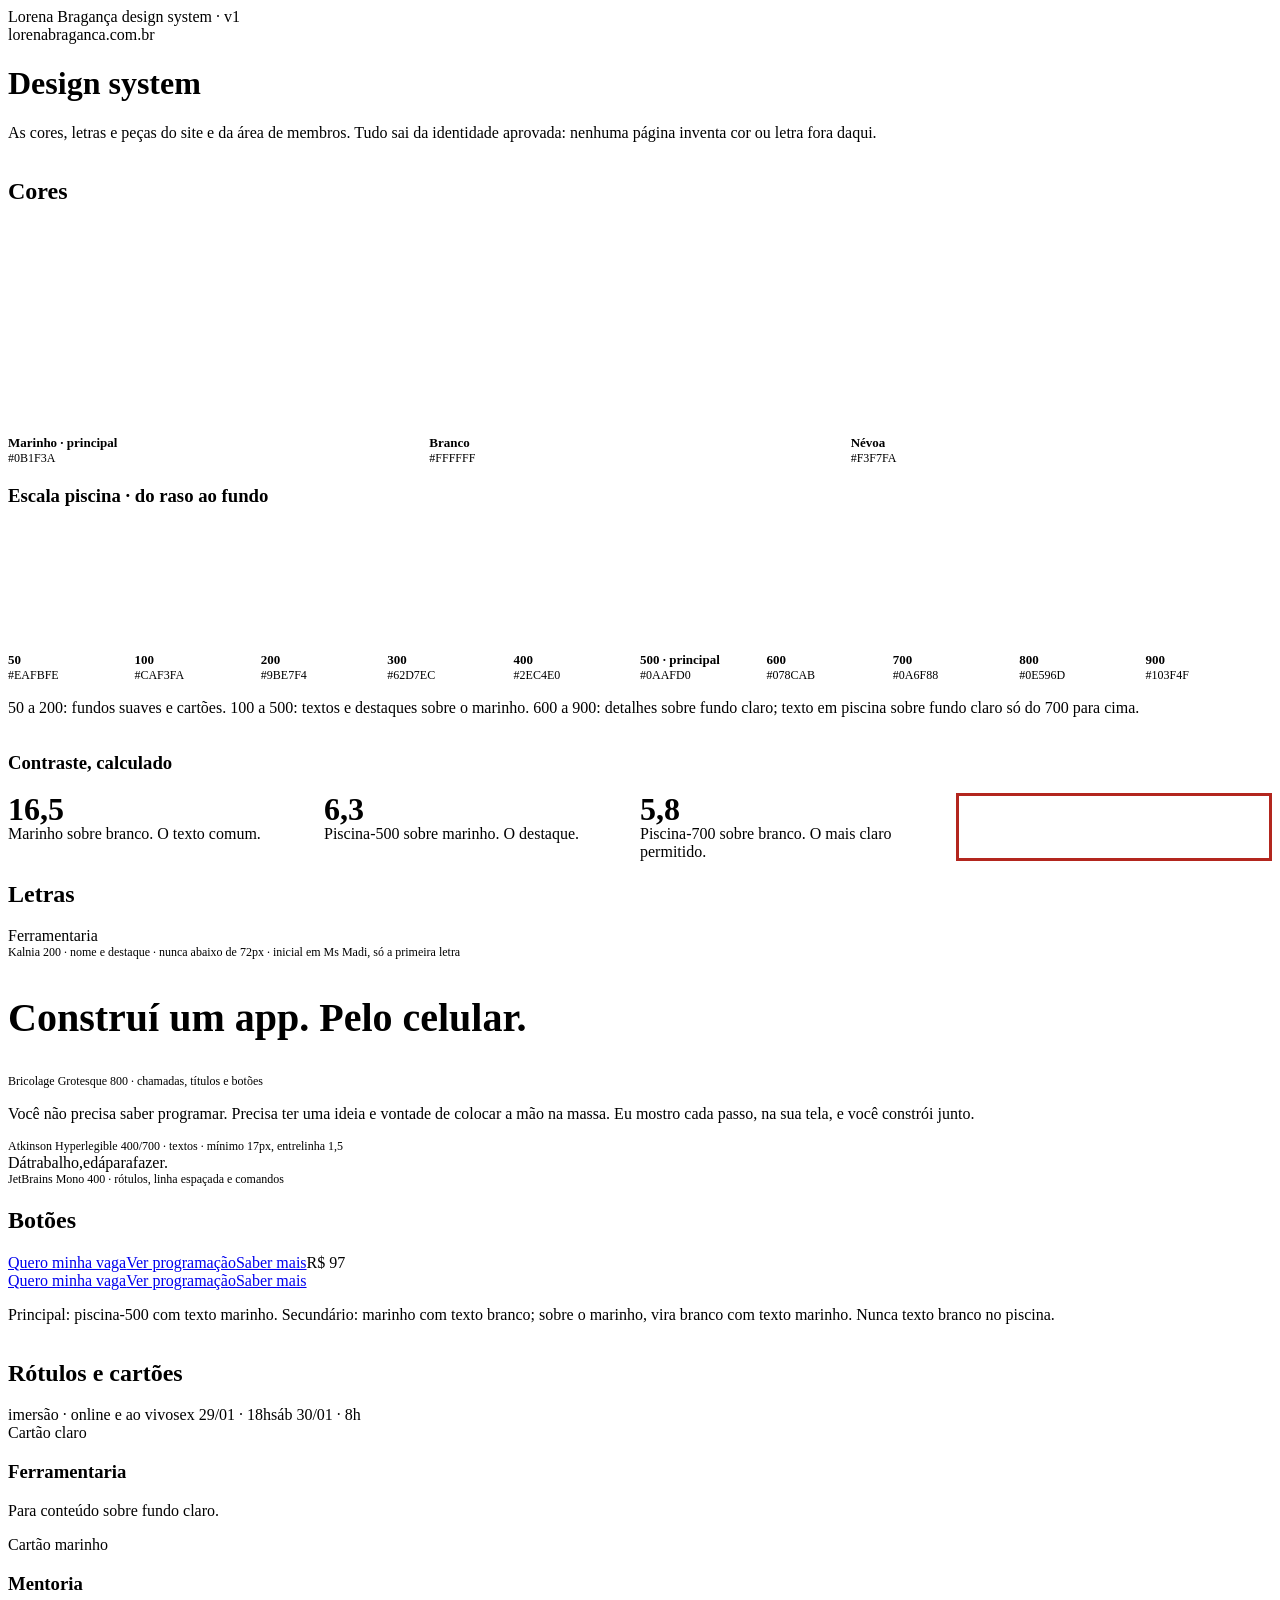
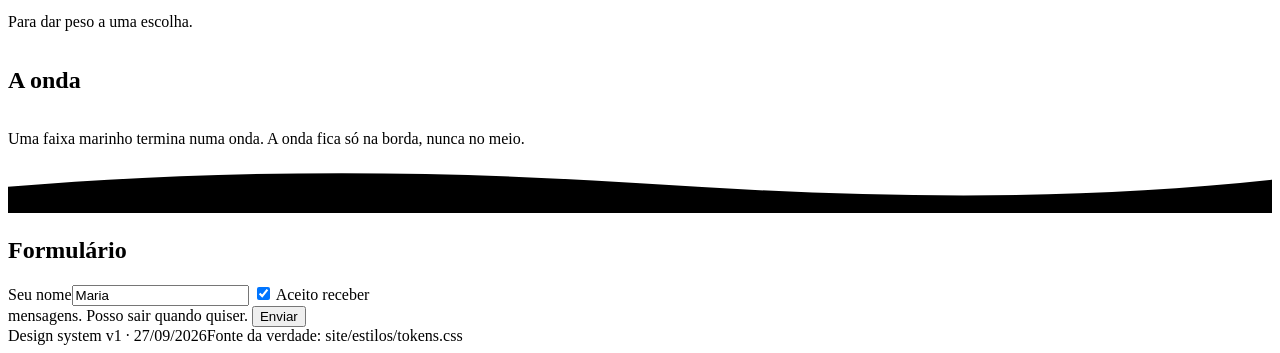
==== site/design-system.html @ b95fc9d3 "Site: design system v1 e primeira versão da página inicial Cores, letras e peças da identidade aprov" ====
<!doctype html>
<html lang="pt-BR">
<head>
<meta charset="utf-8">
<meta name="viewport" content="width=device-width, initial-scale=1, viewport-fit=cover">
<title>Design System Lorena Bragança</title>
<meta name="robots" content="noindex">
<link rel="preconnect" href="https://fonts.googleapis.com">
<link rel="preconnect" href="https://fonts.gstatic.com" crossorigin>
<link rel="stylesheet" href="https://fonts.googleapis.com/css2?family=Atkinson+Hyperlegible:wght@400;700&family=Bricolage+Grotesque:opsz,wght@12..96,800&family=JetBrains+Mono:wght@400&family=Kalnia:wght@200&family=Ms+Madi&display=swap">
<link rel="stylesheet" href="/estilos/tokens.css">
<link rel="stylesheet" href="/estilos/componentes.css">
<style>
.ds-cab{padding-block:var(--e-7) var(--e-6)}
.ds-bloco{display:flex;flex-direction:column;gap:var(--e-5);padding-block:var(--e-7);border-top:1px solid var(--linha)}
.escala{display:grid;grid-template-columns:repeat(5,minmax(0,1fr));gap:var(--e-2)}
@media (min-width:800px){.escala{grid-template-columns:repeat(10,minmax(0,1fr))}}
.amostra{display:flex;flex-direction:column;gap:var(--e-1);font-family:var(--letra-mono);font-size:12px;min-width:0}
.amostra i{display:block;aspect-ratio:1;border-radius:var(--canto-m);border:1px solid var(--linha)}
.amostra b{font-family:var(--letra-texto);font-size:13px}
.base{display:grid;grid-template-columns:repeat(3,minmax(0,1fr));gap:var(--e-3)}
.base .amostra i{aspect-ratio:2/1}
.contrastes{display:grid;gap:var(--e-3)}
@media (min-width:800px){.contrastes{grid-template-columns:repeat(4,1fr)}}
.contraste{border-radius:var(--canto-m);padding:var(--e-4);display:flex;flex-direction:column;gap:var(--e-2);border:1px solid var(--linha)}
.contraste strong{font-family:var(--letra-chamada);font-size:2rem;line-height:1}
.contraste.proibido{outline:3px solid #B3261E;outline-offset:-3px}
.tipos{display:grid;gap:var(--e-5)}
.tipo{display:grid;gap:var(--e-2);padding-bottom:var(--e-5);border-bottom:1px solid var(--linha)}
.tipo small{font-family:var(--letra-mono);font-size:12px;color:var(--texto-2)}
.vitrine{display:flex;flex-wrap:wrap;gap:var(--e-3);align-items:center;padding:var(--e-5);border-radius:var(--canto-g)}
.vitrine--clara{background:var(--nevoa)}
.vitrine--marinho{background:var(--marinho)}
.proibido-botao{background:var(--piscina-500);color:#fff}
</style>
</head>
<body>
<header class="cabecalho">
  <div class="conteudo">
    <span class="marca"><span class="inicial">L</span>orena Bragança</span>
    <span class="rotulo" style="color:var(--piscina-200)">design system · v1</span>
  </div>
</header>
<main class="conteudo">
  <div class="ds-cab pilha">
    <span class="rotulo">lorenabraganca.com.br</span>
    <h1>Design system</h1>
    <p class="texto-2">As cores, letras e peças do site e da área de membros. Tudo sai da identidade aprovada: nenhuma página inventa cor ou letra fora daqui.</p>
  </div>

  <section class="ds-bloco" aria-labelledby="t-cores">
    <h2 id="t-cores">Cores</h2>
    <div class="base">
      <div class="amostra"><i style="background:var(--marinho)"></i><b>Marinho · principal</b>#0B1F3A</div>
      <div class="amostra"><i style="background:var(--branco)"></i><b>Branco</b>#FFFFFF</div>
      <div class="amostra"><i style="background:var(--nevoa)"></i><b>Névoa</b>#F3F7FA</div>
    </div>
    <h3>Escala piscina · do raso ao fundo</h3>
    <div class="escala">
      <div class="amostra"><i style="background:var(--piscina-50)"></i><b>50</b>#EAFBFE</div>
      <div class="amostra"><i style="background:var(--piscina-100)"></i><b>100</b>#CAF3FA</div>
      <div class="amostra"><i style="background:var(--piscina-200)"></i><b>200</b>#9BE7F4</div>
      <div class="amostra"><i style="background:var(--piscina-300)"></i><b>300</b>#62D7EC</div>
      <div class="amostra"><i style="background:var(--piscina-400)"></i><b>400</b>#2EC4E0</div>
      <div class="amostra"><i style="background:var(--piscina-500)"></i><b>500 · principal</b>#0AAFD0</div>
      <div class="amostra"><i style="background:var(--piscina-600)"></i><b>600</b>#078CAB</div>
      <div class="amostra"><i style="background:var(--piscina-700)"></i><b>700</b>#0A6F88</div>
      <div class="amostra"><i style="background:var(--piscina-800)"></i><b>800</b>#0E596D</div>
      <div class="amostra"><i style="background:var(--piscina-900)"></i><b>900</b>#103F4F</div>
    </div>
    <p class="texto-2">50 a 200: fundos suaves e cartões. 100 a 500: textos e destaques sobre o marinho. 600 a 900: detalhes sobre fundo claro; texto em piscina sobre fundo claro só do 700 para cima.</p>
    <h3>Contraste, calculado</h3>
    <div class="contrastes">
      <div class="contraste" style="background:var(--branco);color:var(--marinho)"><strong>16,5</strong>Marinho sobre branco. O texto comum.</div>
      <div class="contraste" style="background:var(--marinho);color:var(--piscina-500)"><strong>6,3</strong>Piscina-500 sobre marinho. O destaque.</div>
      <div class="contraste" style="background:var(--branco);color:var(--piscina-700)"><strong>5,8</strong>Piscina-700 sobre branco. O mais claro permitido.</div>
      <div class="contraste proibido" style="background:var(--piscina-500);color:#fff"><strong>2,6</strong>Branco sobre piscina-500. Proibido: não se lê.</div>
    </div>
  </section>

  <section class="ds-bloco" aria-labelledby="t-letras">
    <h2 id="t-letras">Letras</h2>
    <div class="tipos">
      <div class="tipo"><span class="nome"><span class="inicial">F</span>erramentaria</span><small>Kalnia 200 · nome e destaque · nunca abaixo de 72px · inicial em Ms Madi, só a primeira letra</small></div>
      <div class="tipo"><h2 style="font-size:2.5rem">Construí um app. Pelo celular.</h2><small>Bricolage Grotesque 800 · chamadas, títulos e botões</small></div>
      <div class="tipo"><p>Você não precisa saber programar. Precisa ter uma ideia e vontade de colocar a mão na massa. Eu mostro cada passo, na sua tela, e você constrói junto.</p><small>Atkinson Hyperlegible 400/700 · textos · mínimo 17px, entrelinha 1,5</small></div>
      <div class="tipo"><div class="linha-espacada"><span>Dá</span><span>trabalho,</span><span>e</span><span>dá</span><span>para</span><span>fazer.</span></div><small>JetBrains Mono 400 · rótulos, linha espaçada e comandos</small></div>
    </div>
  </section>

  <section class="ds-bloco" aria-labelledby="t-botoes">
    <h2 id="t-botoes">Botões</h2>
    <div class="vitrine vitrine--clara">
      <a class="botao botao--principal" href="#t-botoes">Quero minha vaga</a>
      <a class="botao botao--secundario" href="#t-botoes">Ver programação</a>
      <a class="botao botao--texto" href="#t-botoes">Saber mais</a>
      <span class="preco">R$ 97</span>
    </div>
    <div class="vitrine vitrine--marinho secao--marinho">
      <a class="botao botao--principal" href="#t-botoes">Quero minha vaga</a>
      <a class="botao botao--secundario" href="#t-botoes">Ver programação</a>
      <a class="botao botao--texto" href="#t-botoes">Saber mais</a>
    </div>
    <p class="texto-2">Principal: piscina-500 com texto marinho. Secundário: marinho com texto branco; sobre o marinho, vira branco com texto marinho. Nunca texto branco no piscina.</p>
  </section>

  <section class="ds-bloco" aria-labelledby="t-rotulos">
    <h2 id="t-rotulos">Rótulos e cartões</h2>
    <div class="vitrine vitrine--clara">
      <span class="rotulo">imersão · online e ao vivo</span>
      <span class="chip">sex 29/01 · 18h</span>
      <span class="chip">sáb 30/01 · 8h</span>
    </div>
    <div class="grade-2">
      <div class="cartao"><span class="rotulo">Cartão claro</span><h3>Ferramentaria</h3><p class="texto-2">Para conteúdo sobre fundo claro.</p></div>
      <div class="cartao cartao--marinho"><span class="rotulo">Cartão marinho</span><h3>Mentoria</h3><p class="texto-2">Para dar peso a uma escolha.</p></div>
    </div>
  </section>

  <section class="ds-bloco" aria-labelledby="t-onda">
    <h2 id="t-onda">A onda</h2>
    <div class="secao--marinho" style="border-radius:var(--canto-g);overflow:hidden">
      <div style="padding:var(--e-6)"><p>Uma faixa marinho termina numa onda. A onda fica só na borda, nunca no meio.</p></div>
      <svg class="onda" viewBox="0 0 1440 56" preserveAspectRatio="none" aria-hidden="true">
        <path class="fundo" d="M0 26 C 240 6 480 6 720 22 S 1200 44 1440 18 V56 H0 Z"/>
        <path class="frente" d="M0 38 C 260 20 520 22 760 34 S 1220 52 1440 32 V56 H0 Z"/>
      </svg>
    </div>
  </section>

  <section class="ds-bloco" aria-labelledby="t-form">
    <h2 id="t-form">Formulário</h2>
    <form class="pilha" style="max-width:420px" onsubmit="event.preventDefault()">
      <label class="campo" for="ds-nome">Seu nome<input id="ds-nome" type="text" value="Maria"></label>
      <label class="consentimento" for="ds-ok"><input id="ds-ok" type="checkbox" checked> Aceito receber mensagens. Posso sair quando quiser.</label>
      <button class="botao botao--principal" type="submit">Enviar</button>
    </form>
  </section>
</main>
<footer class="rodape"><div class="conteudo"><span>Design system v1 · 27/09/2026</span><span>Fonte da verdade: site/estilos/tokens.css</span></div></footer>
</body>
</html>
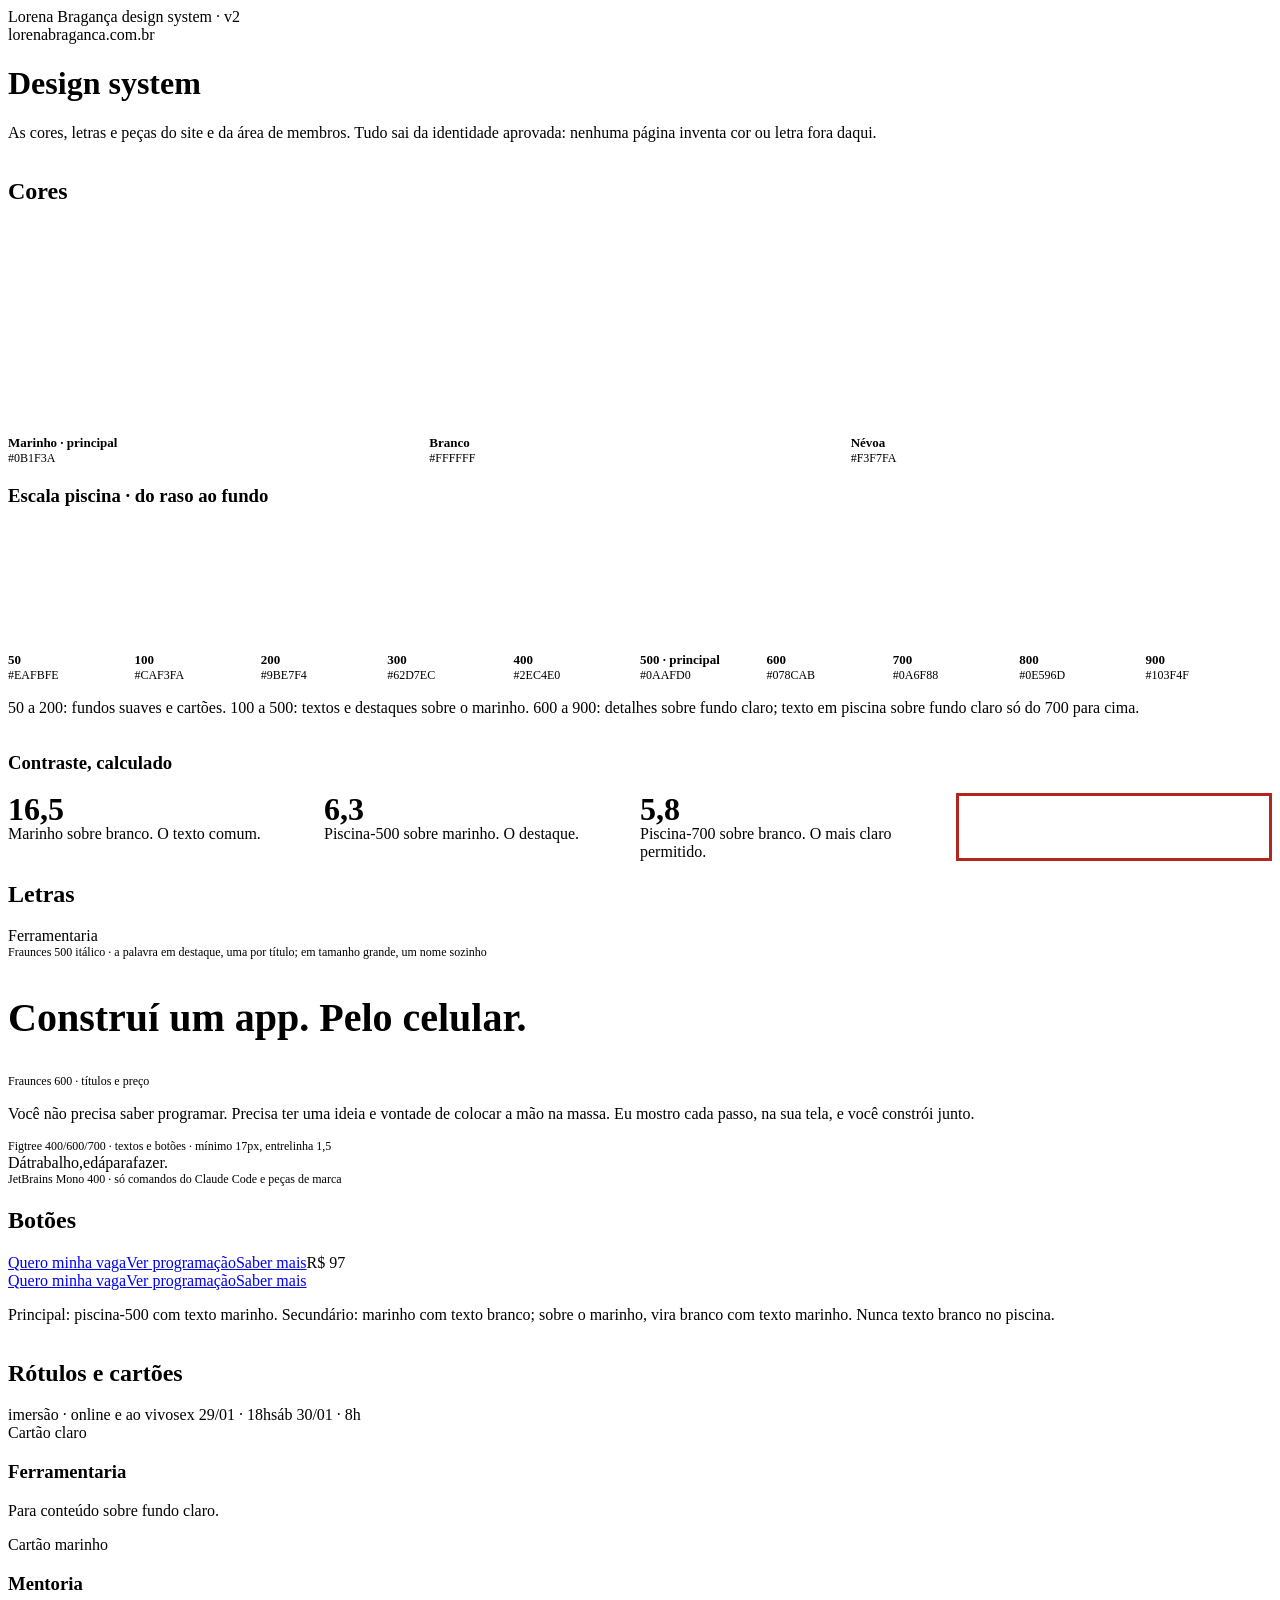
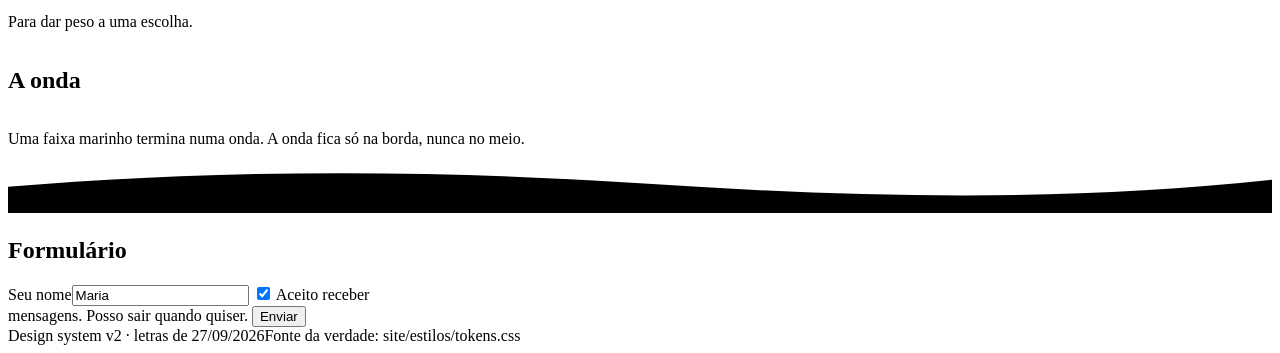
==== commit 7786f29b: "Letras: Fraunces e Figtree no site e no design system Escolha dela entre cinco opções. Saem Bricolag" ====
--- a/site/design-system.html
+++ b/site/design-system.html
@@ -7,7 +7,7 @@
 <meta name="robots" content="noindex">
 <link rel="preconnect" href="https://fonts.googleapis.com">
 <link rel="preconnect" href="https://fonts.gstatic.com" crossorigin>
-<link rel="stylesheet" href="https://fonts.googleapis.com/css2?family=Atkinson+Hyperlegible:wght@400;700&family=Bricolage+Grotesque:opsz,wght@12..96,800&family=JetBrains+Mono:wght@400&family=Kalnia:wght@200&family=Ms+Madi&display=swap">
+<link rel="stylesheet" href="https://fonts.googleapis.com/css2?family=Figtree:wght@400;600;700&family=Fraunces:ital,opsz,wght@0,9..144,600;1,9..144,500&family=JetBrains+Mono:wght@400&display=swap">
 <link rel="stylesheet" href="/estilos/tokens.css">
 <link rel="stylesheet" href="/estilos/componentes.css">
 <style>
@@ -37,8 +37,8 @@
 <body>
 <header class="cabecalho">
   <div class="conteudo">
-    <span class="marca"><span class="inicial">L</span>orena Bragança</span>
-    <span class="rotulo" style="color:var(--piscina-200)">design system · v1</span>
+    <span class="marca">Lorena Bragança</span>
+    <span class="rotulo" style="color:var(--piscina-200)">design system · v2</span>
   </div>
 </header>
 <main class="conteudo">
@@ -81,10 +81,10 @@
   <section class="ds-bloco" aria-labelledby="t-letras">
     <h2 id="t-letras">Letras</h2>
     <div class="tipos">
-      <div class="tipo"><span class="nome"><span class="inicial">F</span>erramentaria</span><small>Kalnia 200 · nome e destaque · nunca abaixo de 72px · inicial em Ms Madi, só a primeira letra</small></div>
-      <div class="tipo"><h2 style="font-size:2.5rem">Construí um app. Pelo celular.</h2><small>Bricolage Grotesque 800 · chamadas, títulos e botões</small></div>
-      <div class="tipo"><p>Você não precisa saber programar. Precisa ter uma ideia e vontade de colocar a mão na massa. Eu mostro cada passo, na sua tela, e você constrói junto.</p><small>Atkinson Hyperlegible 400/700 · textos · mínimo 17px, entrelinha 1,5</small></div>
-      <div class="tipo"><div class="linha-espacada"><span>Dá</span><span>trabalho,</span><span>e</span><span>dá</span><span>para</span><span>fazer.</span></div><small>JetBrains Mono 400 · rótulos, linha espaçada e comandos</small></div>
+      <div class="tipo"><span class="nome" style="color:var(--destaque-claro)">Ferramentaria</span><small>Fraunces 500 itálico · a palavra em destaque, uma por título; em tamanho grande, um nome sozinho</small></div>
+      <div class="tipo"><h2 style="font-size:2.5rem">Construí um app. Pelo celular.</h2><small>Fraunces 600 · títulos e preço</small></div>
+      <div class="tipo"><p>Você não precisa saber programar. Precisa ter uma ideia e vontade de colocar a mão na massa. Eu mostro cada passo, na sua tela, e você constrói junto.</p><small>Figtree 400/600/700 · textos e botões · mínimo 17px, entrelinha 1,5</small></div>
+      <div class="tipo"><div class="linha-espacada"><span>Dá</span><span>trabalho,</span><span>e</span><span>dá</span><span>para</span><span>fazer.</span></div><small>JetBrains Mono 400 · só comandos do Claude Code e peças de marca</small></div>
     </div>
   </section>
 
@@ -137,6 +137,6 @@
     </form>
   </section>
 </main>
-<footer class="rodape"><div class="conteudo"><span>Design system v1 · 27/09/2026</span><span>Fonte da verdade: site/estilos/tokens.css</span></div></footer>
+<footer class="rodape"><div class="conteudo"><span>Design system v2 · letras de 27/09/2026</span><span>Fonte da verdade: site/estilos/tokens.css</span></div></footer>
 </body>
 </html>
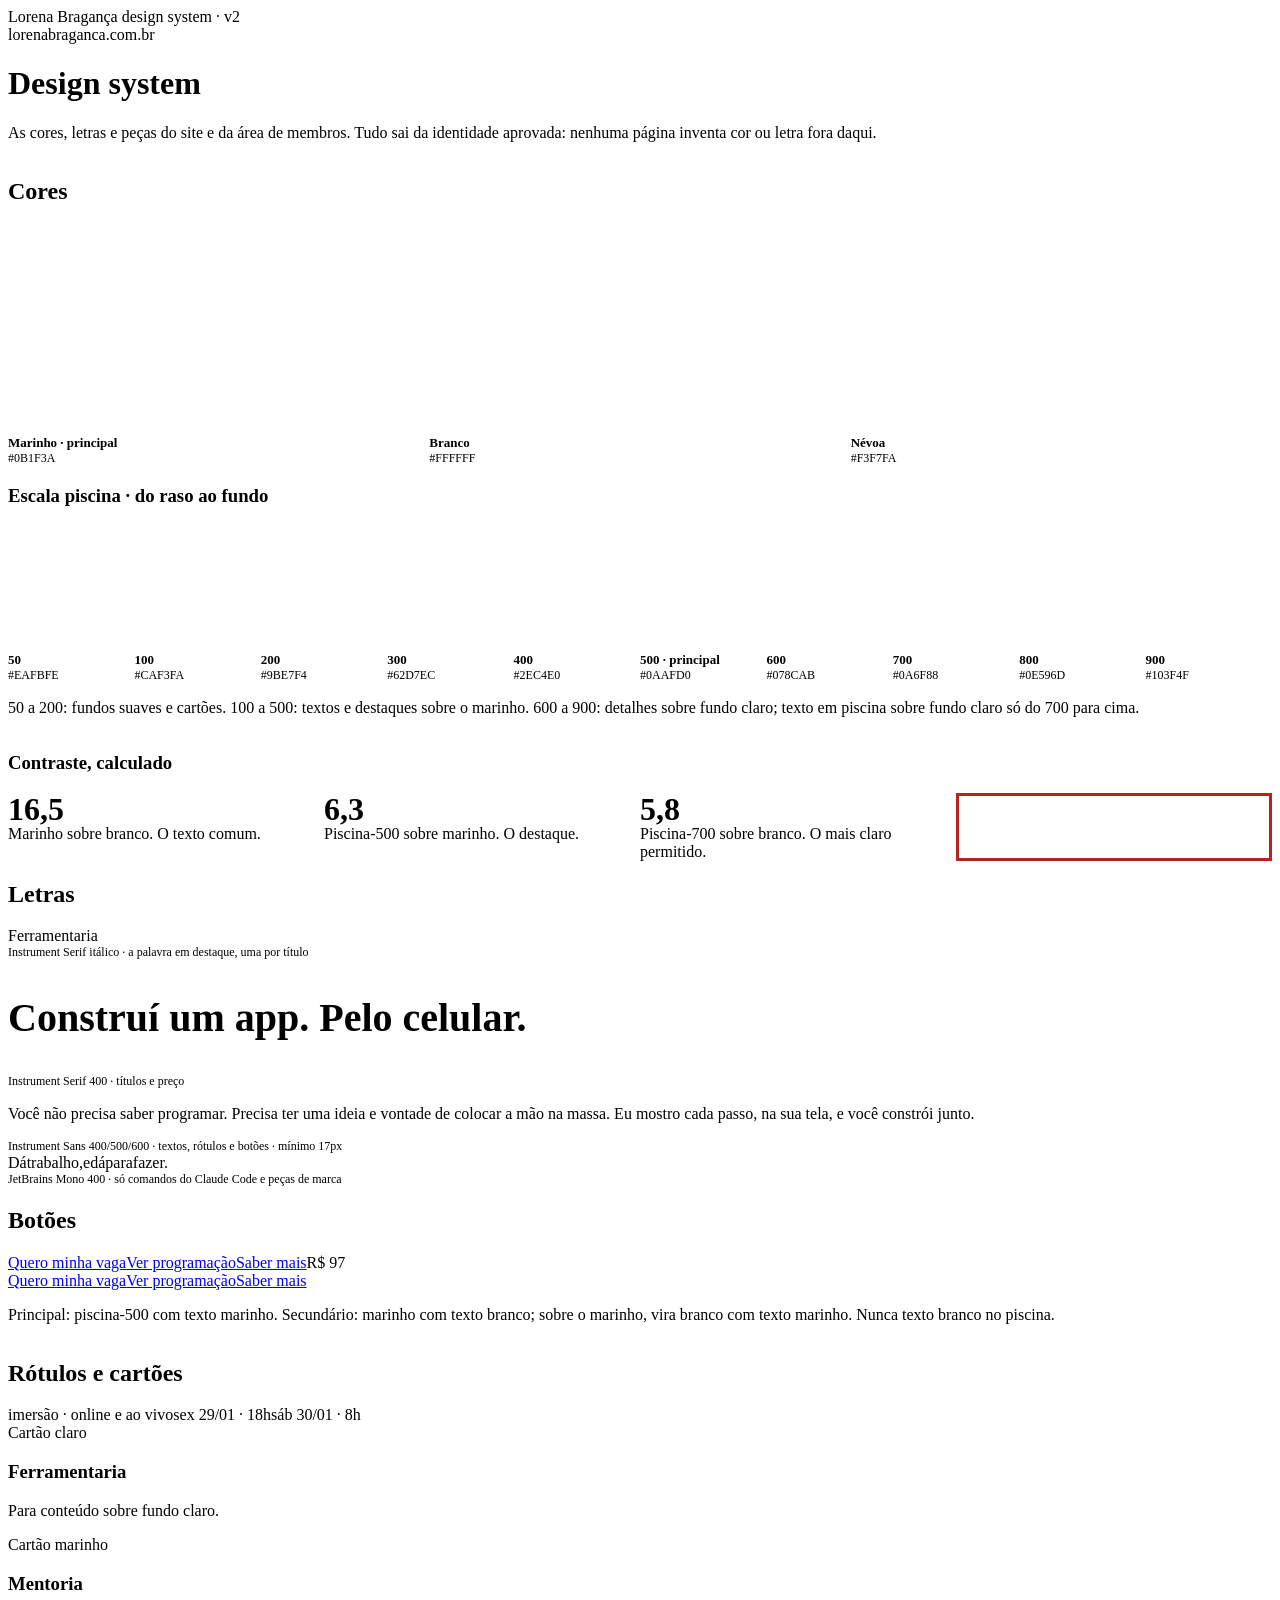
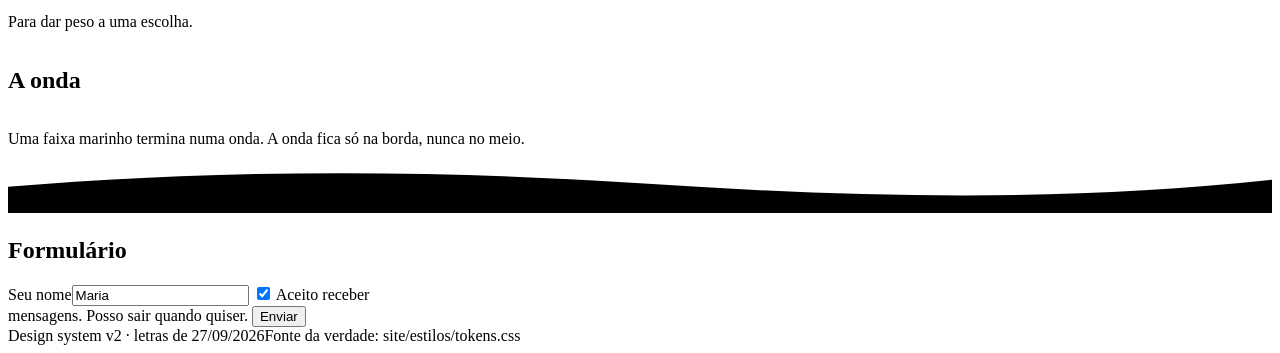
==== commit 02956529: "Página, versão 5: o visual da referência, com Instrument Serif e Sans Ela achou a v4 carregada, as l" ====
--- a/site/design-system.html
+++ b/site/design-system.html
@@ -7,7 +7,7 @@
 <meta name="robots" content="noindex">
 <link rel="preconnect" href="https://fonts.googleapis.com">
 <link rel="preconnect" href="https://fonts.gstatic.com" crossorigin>
-<link rel="stylesheet" href="https://fonts.googleapis.com/css2?family=Figtree:wght@400;600;700&family=Fraunces:ital,opsz,wght@0,9..144,600;1,9..144,500&family=JetBrains+Mono:wght@400&display=swap">
+<link rel="stylesheet" href="https://fonts.googleapis.com/css2?family=Instrument+Sans:wght@400;500;600&family=Instrument+Serif:ital@0;1&family=JetBrains+Mono:wght@400&display=swap">
 <link rel="stylesheet" href="/estilos/tokens.css">
 <link rel="stylesheet" href="/estilos/componentes.css">
 <style>
@@ -81,9 +81,9 @@
   <section class="ds-bloco" aria-labelledby="t-letras">
     <h2 id="t-letras">Letras</h2>
     <div class="tipos">
-      <div class="tipo"><span class="nome" style="color:var(--destaque-claro)">Ferramentaria</span><small>Fraunces 500 itálico · a palavra em destaque, uma por título; em tamanho grande, um nome sozinho</small></div>
-      <div class="tipo"><h2 style="font-size:2.5rem">Construí um app. Pelo celular.</h2><small>Fraunces 600 · títulos e preço</small></div>
-      <div class="tipo"><p>Você não precisa saber programar. Precisa ter uma ideia e vontade de colocar a mão na massa. Eu mostro cada passo, na sua tela, e você constrói junto.</p><small>Figtree 400/600/700 · textos e botões · mínimo 17px, entrelinha 1,5</small></div>
+      <div class="tipo"><span class="nome" style="color:var(--destaque-claro)">Ferramentaria</span><small>Instrument Serif itálico · a palavra em destaque, uma por título</small></div>
+      <div class="tipo"><h2 style="font-size:2.5rem">Construí um app. Pelo celular.</h2><small>Instrument Serif 400 · títulos e preço</small></div>
+      <div class="tipo"><p>Você não precisa saber programar. Precisa ter uma ideia e vontade de colocar a mão na massa. Eu mostro cada passo, na sua tela, e você constrói junto.</p><small>Instrument Sans 400/500/600 · textos, rótulos e botões · mínimo 17px</small></div>
       <div class="tipo"><div class="linha-espacada"><span>Dá</span><span>trabalho,</span><span>e</span><span>dá</span><span>para</span><span>fazer.</span></div><small>JetBrains Mono 400 · só comandos do Claude Code e peças de marca</small></div>
     </div>
   </section>
